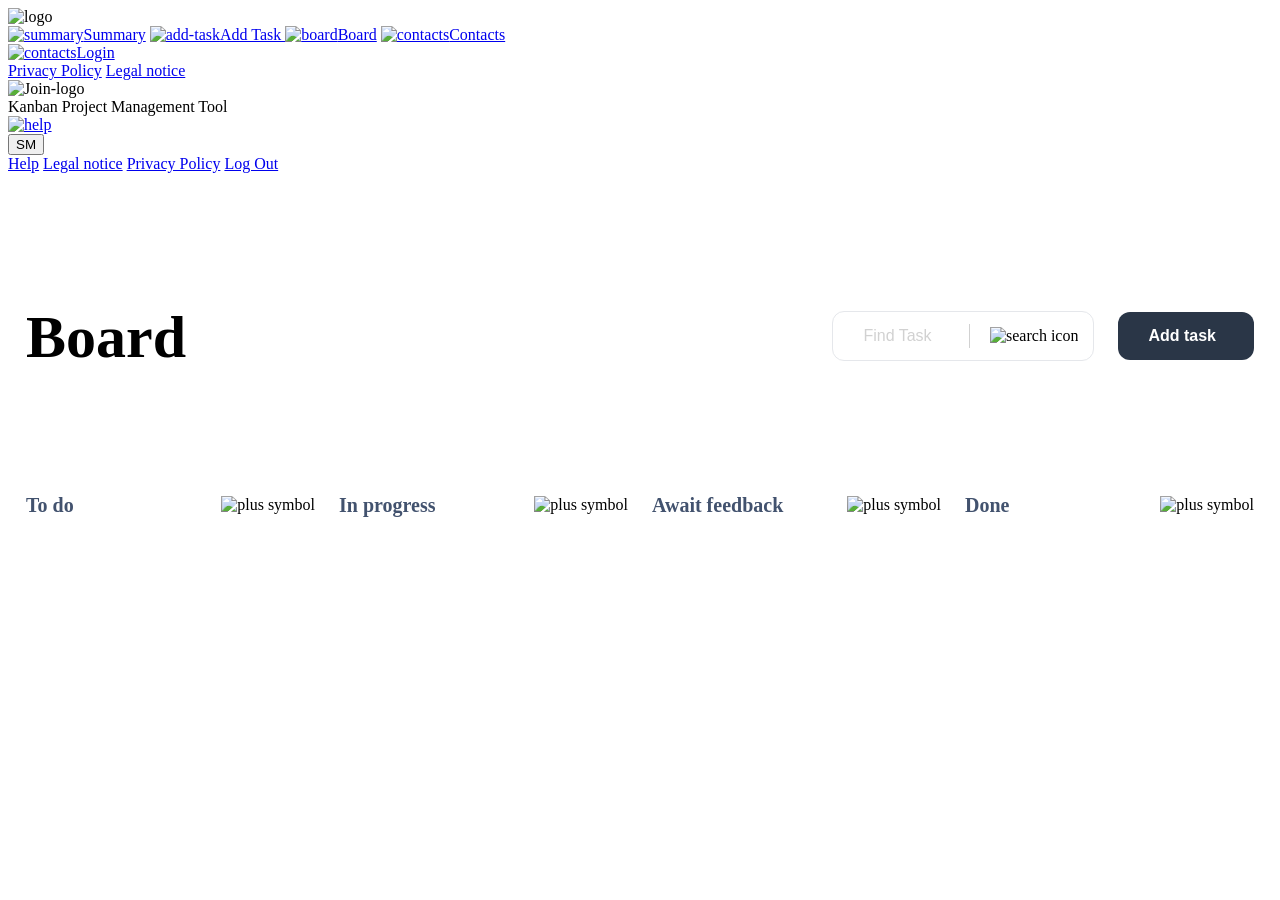
==== html/board.html @ 1b2417ec "id fix search" ====
<!DOCTYPE html>
<html lang="en">

<head>
  <meta charset="UTF-8" />
  <meta name="viewport" content="width=device-width, initial-scale=1.0" />
  <title>Join</title>

  <!-- adding Favicon-->
  <link rel="icon" type="image/x-icon" href="../assets/Favicon/favicon.ico" />
  <link rel="icon" type="image/png" sizes="32x32" href="../assets/Favicon/favicon-32x32.png" />
  <link rel="icon" type="image/png" sizes="16x16" href="../assets/Favicon/favicon-16x16.png" />
  <link rel="apple-touch-icon" sizes="180x180" href="../assets/Favicon/apple-touch-icon.png" />
  <link rel="manifest" href="../assets/Favicon/site.webmanifest" />

  <!-- adding Main CSS Style-Sheet -->
  <link rel="stylesheet" href="../css/standard.css" />
  <link rel="stylesheet" href="../css/sidebar_and_header_main.css" />
  <link rel="stylesheet" href="../css/board.css" />
  <link rel="stylesheet" href="../css/board-responsiv.css" />
  <link rel="stylesheet" href="../css/sidebar-responsiv.css" />
  <link rel="stylesheet" href="../css/add-task.css" />
  <link rel="stylesheet" href="../css/board-overlay.css">

</head>

<body onload="boardInit()">

  <div class="body-div">
    <div class="content-wrapper">
      <aside class="sidebar">
        <div class="frame1">
          <div class="logo">
            <img src="../assets/img/join-logo.svg" alt="logo" />
          </div>
          <div class="frame2">
            <div class="sideMenu">
              <a href="../html/summary.html"><img src="../assets/img/summary-icon.svg " alt="summary " />Summary</a>
              <a href="../html/add-task.html"><img src="../assets/img/addTask-icon.svg " alt="add-task " />Add Task
              </a>
              <a class="active" href="#"><img src="../assets/img/board-icon.svg " alt="board " />Board</a>
              <a href="../html/contacts.html"><img src="../assets/img/contacts-icon.svg" alt="contacts " />Contacts</a>
            </div>
            <div class="sideMenu hide">
              <a href="../html/contacts.html"><img src="../assets/img/contacts-icon.svg " alt="contacts " />Login</a>
            </div>
          </div>
        </div>
        <div class="frame3">
          <div class="footerMenu">
            <a href="../html/privacy-policy.html">Privacy Policy</a>
            <a href="../html/legal-notice.html">Legal notice</a>
          </div>
        </div>
      </aside>
      <div class="main-area">
        <header class="header">
          <div class="header_content">
            <div class="join-icon">
              <img src="../assets/img/Logo_for_Favicon_construction.png" alt="Join-logo" />
            </div>
            <div class="text">Kanban Project Management Tool</div>
            <div class="icons">
              <a href="../html/help.html" class="help">
                <img src="../assets/img/help.svg" alt="help" id="help" />
              </a>
              <div class="user-icon">
                <button class="menu-button" id="menu-button" onclick="toggleMenu()">SM</button>
              </div>
              <div class="dropDown-menu" id="dropDown-menu">
                <a href="../html/help.html" class="hide" id="switch_help">Help</a>
                <a href="../html/legal-notice.html">Legal notice</a>
                <a href="../html/privacy-policy.html">Privacy Policy</a>
                <a href="../html/index.html" onclick="logOut()">Log Out</a>
              </div>
            </div>
          </div>
        </header>
        <main>
          <section class="board-container">
            <div class="board-header">
              <h1 class="h1-content">Board</h1>
              <div class="header-actions">
                <div class="subtask-input-container disapear">
                  <div class="input-wrapper">
                    <input id="searchInput" oninput="searchBar()" type="text" placeholder="Find Task"
                      class="search-task">
                    <div class="img-container-search" id="showHidden" style="display: flex;">
                      <div class="padding">
                        <div class="seperator-small"></div>
                      </div>
                      <img src="../assets/img/search.svg" class="input-icon-search" alt="search icon">
                      </button>
                    </div>
                  </div>
                </div>


                <button class="button-task" onclick="openAddTaskOverlay()">Add task
                  <img src="../assets/img/search-add.svg" alt="" /> </button>
              </div>
            </div>
            <!-- should appears in screen size 1199 -->

            <div class="subtask-input-container show-hidden">
              <div class="input-wrapper">
                <input id="searchInputResponsive" oninput="searchBar()" type="text" placeholder="Find Task" class="search-task">
                <div class="img-container-search" id="showHidden" style="display: flex;">
                  <div class="padding">
                    <div class="seperator-small"></div>
                  </div>
                  <img src="../assets/img/search.svg" class="input-icon-search" alt="search icon">
                  </button>
                </div>
              </div>
            </div>
            <div class="board">
              <section class="in-progress" data-status="todu">
                <div class="header-category">
                  <h3>To do</h3><img src="../assets/img/add%20board.svg" onclick="openAddTaskOverlay()"
                    alt="plus symbol" class="plus">
                </div>
                <div id="toggleMessage" class="empty emptyDisplay">No tasks To do</div>
                <section id="toduContainer" class="cardsContainer"></section>
              </section>


              <section class="in-progress" data-status="inProgress">
                <div class="header-category">
                  <h3>In progress</h3><img src="../assets/img/add%20board.svg" onclick="openAddTaskOverlay()"
                    alt="plus symbol" class="plus">
                </div>
                <div id="toggleMessage" class="empty emptyDisplay">No tasks In progress</div>
                <section id="inProgressContainer" class="cardsContainer"></section>
              </section>

              <section class="in-progress" data-status="feedBack">
                <div class="header-category">
                  <h3>Await feedback</h3><img src="../assets/img/add%20board.svg" onclick="openAddTaskOverlay()"
                    alt="plus symbol" class="plus">
                </div>
                <div id="toggleMessage" class="empty emptyDisplay">No tasks Await feedback </div>
                <section id="feedBackContainer" class="cardsContainer"></section>
              </section>

              <section class="in-progress" data-status="done">
                <div class="header-category">
                  <h3>Done</h3><img src="../assets/img/add%20board.svg" onclick="openAddTaskOverlay()" alt="plus symbol"
                    class="plus">
                </div>
                <div id="toggleMessage" class="empty emptyDisplay">No tasks Done</div>
                <section id="doneContainer" class="cardsContainer"></section>
              </section>
            </div>
          </section>
          </section>
        </main>
      </div>
    </div>
  </div>

  <!-- Add Task Overlay -->
  <div id="addTaskOverlay" class="overlay-container" style="display: none;">
    <div class="overlay-content">
      <!-- Übernehmen und Stylen -->
      <div id="addTaskFormContainer" class="overlay-body-task">
        <!-- Formular wird hier dynamisch eingefügt -->
      </div>
    </div>
  </div>

  <div id="taskDetailsOverlay" class="overlay-container">
    <div id="contentRefTaskCard" class=""></div>
  </div>
  <div class="menuOverlay hidden"></div>
</body>
<!--<script src="../script/auth-script.js"></script>-->
<!-- <script src="../script/add-taskHTML.js"></script> -->

<script src="../script/board-tamplate.js"></script>
<script src="../script/board-overlay.js"></script>
<script src="../script/board.js"></script>
<script src="../script/add-task.js"></script>
<script src="../script/add-taskHTML.js"></script>

<script src="../script/sidebar_and_header_script.js"></script>


</html>
---- css/board.css ----
:root {
  --color-text-dark: #2a3647;
  --color-text-muted: #a8a8a8;
  --color-text-heading: #1e2430;
  --color-text-subtle: #42526e;

  --color-white: #fff;
  --color-border: #a8a8a8;
  --color-empty-bg: #e7e7e7;
  --color-empty-border: #ccc;

  --color-drop-bg: rgba(59, 130, 246, 0.1);
  --color-drop-outline: #3b83f69a;

  --color-seperator: rgba(209, 209, 209, 1);

  --color-progress: #4589ff;
  --color-hover: #29abe2;

  --color-overlay-close: #666;
  --color-overlay-close-hover: #333;

  --color-tag-technical: #1fd7c1;
  --color-tag-userstory: #0038ff;

  --radius-12: 12px;
  --radius-18: 18px;
  --radius-26: 26px;
  --radius-round: 50%;

  --space-8: 8px;
  --space-12: 12px;
  --space-18: 18px;
  --space-24: 24px;

  --w-column: 310px;
  --w-search: 280px;
  --size-avatar: 38px;
  --size-prio: 26px;
  --size-placeholder: 20px;

  --fs-btn: 16px;
  --fs-h4: 16px;
  --fs-card-title: 22px;
  --fw-bold: 700;

  --shadow-card: 0 14px 35px rgba(20, 30, 55, 0.08);
  --border-card: 1px solid rgba(230, 235, 245, 0.8);

  --fs-detail-label: 20px;
}

h1 {
  display: flex;
  justify-content: start;
  font-size: 3rem;
  font-weight: bold;
}

.span-overflow {
  overflow: hidden;
  display: -webkit-box;
  -webkit-box-orient: vertical;
  -webkit-line-clamp: 3;
}

.header-actions {
  display: flex;
  gap: 24px;
  align-items: center;
}

.subtask-input-container.show-hidden {
  display: none !important;
}

.board-header {
  display: flex;
  justify-content: space-between;
}

.search-task {
  padding: 15px 30px;
  border: 1px solid var(--color-border);
  border-radius: var(--radius-12);
}

.img-container-search {
  position: absolute;
  display: none;
  align-items: center;
  gap: var(--space-8);
  right: var(--space-8);
}

.padding {
  padding-right: var(--space-12);
}

.search-seperator-small {
  background-color: var(--color-seperator);
  width: 1px;
  height: 28px;
  display: flex;
}

.input-icon-search {
  padding-right: var(--space-8);
}

.btn-none {
  display: flex;
  all: unset;
  cursor: pointer;
  padding-right: var(--space-8);
}

.button-task {
  padding: 15px 30px;
  background: var(--color-text-dark);
  color: white;
  font-size: var(--fs-btn);
  border: none;
  border-radius: var(--radius-12);
  cursor: pointer;
  font-weight: bold;
  display: flex;
  align-content: center;
  gap: var(--space-8);
}

.button-task:hover {
  background-color: var(--color-hover);
}

.board-container {
  display: flex;
  flex-direction: column;
  justify-content: space-between;
  gap: 54px;
  padding: 80px 80px 50px 80px;
  width: 100%;
  max-width: 1920px;
}

.board {
  display: grid;
  grid-template-columns: repeat(auto-fit, minmax(240px, 1fr));
  gap: 24px;
}

.drop-target {
  background-color: var(--color-drop-bg);
  border-radius: 30px;
  outline: 2px dashed var(--color-drop-outline);
  outline-offset: -4px;
  z-index: 30;
}

.empty {
  text-align: center;
  color: #999;
  font-style: italic;
  padding: 1rem 0;
  background-color: var(--color-empty-bg);
  border: 2px dashed var(--color-empty-border);
  border-radius: var(--radius-12);
  width: 100%;
}

.emptyDisplay {
  display: none;
}

.header-category {
  width: 100%;
  display: flex;
  justify-content: space-between;
  align-items: center;
}

.header-category h3 {
  color: var(--color-text-subtle);
  font-size: 20px;
}

.in-progress {
  width: 100%;
  display: flex;
  flex-direction: column;
  justify-content: flex-start;
  gap: 24px;
}

.cardsContainer {
  display: flex;
  flex-direction: column;
  justify-content: flex-start;
  gap: 18px;
}

.cards {
  background: var(--color-white);
  border-radius: var(--radius-26);
  padding: 22px 22px var(--space-18);
  box-shadow: var(--shadow-card);
  border: var(--border-card);
  cursor: pointer;
}

.tag {
  align-items: center;
  padding: var(--space-8) var(--space-18);
  border-radius: var(--radius-12);
  color: var(--color-white);
  font-size: 16px;
  font-weight: 500;
  margin-bottom: var(--space-18);
}

p {
  width: fit-content;
}

h4 {
  margin-bottom: 6px;
  color: var(--color-text-dark);
  font-weight: var(--fw-bold);
  font-style: inherit;
  font-size: var(--fs-h4);
}

.cards h3 {
  margin: 16px 0 10px;
  font-size: var(--fs-card-title);
  line-height: 1.15;
  font-weight: var(--fw-bold);
  color: var(--color-text-heading);
}

.cards>span {
  display: block;
  margin: 0 0 var(--space-18);
  font-size: 16px;
  line-height: 1.35;
  color: var(--color-text-muted);
  font-weight: 400;
}

.cards .progress {
  display: flex;
  align-items: center;
  gap: 14px;
  margin: 6px 0 var(--space-18);
  font-size: 16px;
  font-weight: 500;
  color: #000000;
  font-weight: 400;
}

progress {
  appearance: none;
  -webkit-appearance: none;
  width: 40%;
  height: 12px;
  border-radius: 16px;
  border: none;
  background-color: #c9cbcf94;
  overflow: hidden;
}

progress::-webkit-progress-bar {
  background-color: #c9cbcf94;
  border-radius: 16px;
}

progress::-webkit-progress-value {
  background-color: var(--color-progress);
  border-radius: 16px;
}

progress::-moz-progress-bar {
  background-color: var(--color-progress);
  border-radius: 16px;
}

.progress-scale {
  margin-bottom: 12px;
  display: flex;
  flex-flow: row nowrap;
  align-items: center;
  gap: 8px;
}

.progress-scale-hidden {
  display: none;
  opacity: 0;
}

.cards .avatars {
  display: flex;
  align-items: center;
  position: relative;
  padding-right: 42px;
}

.cards .avatar {
  width: var(--size-avatar);
  height: var(--size-avatar);
  border-radius: var(--radius-round);
  display: grid;
  place-items: center;
  font-size: 14px;
  font-weight: var(--fw-bold);
  color: var(--color-white);
  border: 3px solid var(--color-white);
  margin-left: -12px;
}

.cards.dragging {
  opacity: 0.7;
  transform: rotate(3deg);
  transition: transform 0.2s;
}

.nav {
  display: flex;
  align-items: center;
  justify-content: space-between;
}

.placeholder {
  width: var(--size-placeholder);
  height: var(--size-placeholder);
}

.urgent {
  background-image: url("../assets/img/PrioUP-icon.svg");
  background-repeat: no-repeat;
}

.medium {
  background-image: url("../assets/img/PrioMedium-icon.svg");
  background-repeat: no-repeat;
}

.low {
  background-image: url("../assets/img/PrioDown-icon.svg");
  background-repeat: no-repeat;
}

.prio-wrapper {
  width: var(--size-prio);
  height: var(--size-prio);
  background-size: contain;
  background-position: center;
  display: inline-block;
  vertical-align: middle;
}

.technical-task {
  background-color: var(--color-tag-technical);
}

.user-story {
  background-color: var(--color-tag-userstory);
}

#addTaskOverlay,
taskDetailsOverlay {
  position: fixed;
  top: 0;
  left: 0;
  width: 100vw;
  height: 100vh;
  justify-content: center;
  align-items: center;
  z-index: 10;
}

.close-overlay {
  border: none;
  background: none;
  padding: 0;
  width: 42px;
  height: 42px;
  position: relative;
  cursor: pointer;
}

.close-overlay .icon {
  width: 32px;
  height: 32px;
  position: absolute;
  top: 0;
  left: 0;
}

.close-overlay .hover {
  opacity: 0;
}

.close-overlay:hover .normal {
  opacity: 0;
}

.close-overlay:hover .hover {
  opacity: 1;
}

.overlay-body-task {
  padding: 30px;
  background-color: var(--color-white);
}

.add-task-content {
  padding: 0;
}

.plus {
  cursor: pointer;
}

.detail-card {
  background-color: var(--color-white);
  width: 100%;
  max-width: 525px;
  min-width: 480px;
  padding: 48px 40px;
  border-radius: var(--radius-26);
  box-shadow: var(--shadow-card);
  position: relative;
  display: flex;
  flex-direction: column;
  max-height: 90vh;
  overflow-y: auto;
}

.detail-header {
  display: flex;
  justify-content: space-between;
  margin-bottom: var(--space-24);
}

.close-overlay-btn {
  font-size: 32px;
  background: none;
  border: none;
  cursor: pointer;
  color: var(--color-text-dark);
}

.detail-title {
  font-size: 32px;
  /* font-size: 48px; */
  font-weight: var(--fw-bold);
  color: var(--color-text-heading);
  margin-bottom: var(--space-24);
  line-height: 1.2;
}

.detail-description {
  font-size: var(--fs-detail-label);
  color: #000;
  margin-bottom: var(--space-24);
  max-width: 355px;
  white-space: wrap;
  overflow: hidden;
  text-overflow: ellipsis;
}

.detail-info-row {
  display: flex;
  align-items: center;
  gap: 16px;
  margin-bottom: var(--space-24);
  font-size: var(--fs-detail-label);
}

.detail-label {
  color: var(--color-text-subtle);
  min-width: 120px;
  display: inline-block;
}

.detail-value-prio {
  display: flex;
  align-items: center;
  gap: 10px;
}

.detail-section {
  margin-top: var(--space-24);
  display: flex;
  flex-direction: column;
  gap: var(--space-8);
}

.assignee-list,
.subtask-list {
  display: flex;
  flex-direction: column;
  /* gap: var(--space-12); */
  margin-top: var(--space-8);
  overflow: auto;
  max-height: 100px;
}

.checkbox-box {
  display: inline-block;
  width: 24px;
  height: 24px;
  background-image: url("../assets/img/checkbox.svg");
  background-repeat: no-repeat;
  background-position: center;
  background-size: 24px 24px;
  cursor: pointer;
}

.checkbox-input:checked+.checkbox-box {
  background-image: url("../assets/img/checkboxChecked.svg");
  background-size: 24px 24px;
}

.assignee-item {
  display: flex;
  flex-direction: column;
  /* gap: 8px; */
  padding: 7px 3px;
  font-size: 19px;
}

.contact-section {
  display: flex;
  align-items: center;
  gap: 9px;
}

.assignee-item .avatar {
  margin-left: 0;
}

.detail-footer {
  display: flex;
  justify-content: flex-end;
  align-items: center;
  gap: var(--space-8);
  margin-top: auto;
  padding-top: var(--space-24);
}

.action-btn {
  background: none;
  border: none;
  display: flex;
  align-items: center;
  gap: var(--space-8);
  cursor: pointer;
  font-size: 16px;
  color: var(--color-text-dark);
}

.footer-separator {
  width: 1px;
  height: 24px;
  background-color: var(--color-seperator);
}

.footer-add-task.edit {
  margin-top: auto;
  padding-top: 76px;
  display: flex;
  justify-content: space-between;
}

.subtask-item {
  display: flex;
  align-items: center;
  gap: 12px;
  padding: 7px 3px;
  font-size: 16px;
}

.checkbox-input-subtask {
  appearance: none;
  -webkit-appearance: none;
  width: 24px;
  height: 24px;
  cursor: pointer;
  background-image: url("../assets/img/checkbox.svg");
  background-repeat: no-repeat;
  background-position: center;
  background-size: 24px 24px;
  border: none !important;
}

.checkbox-input-subtask:checked {
  background-image: url("../assets/img/checkboxChecked.svg");
}

.subtask-item label {
  cursor: pointer;
}

.overlay-container {
  display: none;
  position: fixed;
  top: 0;
  left: 0;
  width: 100vw;
  height: 100vh;
  justify-content: center;
  align-items: center;
  z-index: 10;
  background-color: rgba(0, 0, 0, 0.2) !important;
}

.edit-header {
  display: flex;
  justify-content: space-between;
}

.edit-mode-container {
  background: #00000054;
}

.wrapper-popup {
  background-color: var(--color-white);
  padding-left: 20px;
  padding-right: 20px;
  overflow: auto;
  margin-left: 8px;
  margin-right: 8px;  
}

.overlay-container .add-task-content {
  display: flex;
  padding-left: 20px;
  padding-right: 20px;
  align-items: flex-start !important;
}

.btn-ok {
  border-radius: var(--radius-10);
  border: 1px solid var(--color-border);
  align-items: center;
  background: var(--color-white);
  padding: 15px 26px;
  font-size: 20px;
  font-weight: 400;
  cursor: pointer;
  background-color: var(--color-text);
  color: var(--color-white);
  font-weight: 700;
  font-size: 1.313rem;
  display: flex;
  align-items: center;
  gap: 8px;
}

.btn-ok:hover {
  color: var(--color-white);
  background-color: var(--color-focus-strong);
  font-weight: 700;
  font-size: 1.313rem;
}
---- css/board-responsiv.css ----
/* Responsive */
@media (max-width: 1424px) {
  .board-container {
    padding-left: 18px;
    padding-top: 80px;
    padding-right: 18px;
  }

  .board {
    display: grid;
    grid-template-columns: repeat(4, 1fr);
    gap: 24px;
  }

  .cardsContainer {
    display: flex;
    flex-direction: column;
    justify-content: flex-start;
    gap: 18px;
    width: clamp(180px, 16vw, 320px);
  }

  .header-category {
    width: 100%;
    display: flex;
    justify-content: space-between;
    align-items: center;
    /* width: clamp(180px, 16vw, 320px); */
  }

  .in-progress {
    /* width: clamp(180px, 16vw, 320px); */
  }
}

@media (max-width: 1065px) {
  .board {
    grid-template-columns: repeat(1, 1fr);
    grid-template-rows: repeat(4, 1fr);
  }

  .board-header h1 {
    margin-bottom: 0;
  }

  .button-task {
    content: url("../assets/img/plus add task mobile.svg");
    padding: 4px;
  }

  .in-progress {
    width: 100%;

    display: flex;
    flex-direction: column;
    gap: 24px;
    overflow-x: auto;
    scroll-behavior: smooth;
  }

  .in-progress .header-category h3 {
    font-size: 26px;
    font-weight: 700;
  }

  .in-progress .header-category img {
    width: 30px;
    height: 30px;
  }

  .cardsContainer {
    display: flex;
    flex-direction: row;
    justify-content: flex-start;
    gap: 18px;
    overflow-x: auto;
    /* cursor: grabbing; */

    width: 100%;
  }

  .cards {
    min-width: 250px;
    min-height: 310px;
    max-width: 250px;
    max-height: 310px;
  }

  .span-overflow {
    overflow: hidden;
    display: -webkit-box;
    text-overflow: ellipsis;
    -webkit-box-orient: vertical;
    -webkit-line-clamp: 3;
  }
}

@media (max-width: 991px) {
  .subtask-input-container.disapear {
    display: none !important;
  }

  .subtask-input-container.show-hidden {
    display: block !important;
  }
}

@media (max-width: 768px) {
  .board-container {
    padding: 50px 20px;
  }

  .board {
    /* grid-template-columns: repeat(1, 1fr); */
    grid-template-rows: repeat(4, 1fr);
  }

  .cards {
    width: 240px;
  }
}

@media (max-width: 550px) {
  .h1-content {
    margin-top: 20px;
  }

  .card {
    min-width: 340px;
    max-width: 400px;
  }

  .add-task-content {
    padding: 0px;
  }

  .seperator {
    width: 380px;
  }
}

@media (max-width: 460px) {
  .board-header h1 {
    font-size: 48px;
  }

  .detail-card {
    max-width: 400px;
    min-width: 350px;
    overflow-y: auto;
    max-height: 80vh;
    padding: 24px;
  }

  .wrapper-popup {
    padding-left: 0px;
    padding-right: 0px;
  }

  .card {
    min-width: 0px;
    max-width: 0px;
  }

  .button-task {
    width: 40px;
    height: 40px;
  }

  .overlay-container .card {
    max-width: 0px;
  }
}

@media (max-width: 400px) {
  .board-header h1 {
    font-size: 40px;
  }

  .detail-card {
    max-width: 320px;
    min-width: 280px;
  }
}
---- css/add-task.css ----
:root {
  --color-text: #2a3647;
  --color-black: #000000;
  --color-white: #ffffff;

  --color-border: #e5e7eb;
  --color-border-required: #d1d1d1;
  --color-focus: #94d5f0;
  --color-focus-strong: #29abe2;
  --color-error: #e60026;

  --color-required: #ff8190;

  --color-urgent: #ff3d00;
  --color-medium: #ffa800;
  --color-low: #7ae229;

  --color-hover-row: #eeeeee;

  --radius-8: 8px;
  --radius-10: 10px;
  --radius-12: 12px;

  --shadow-hover: 0px 4px 4px 0px rgba(0, 0, 0, 0.2);

  --font-family: Inter, sans-serif;
  --font-size-base: 1rem;
}

.wrapper {
  display: flex;
  flex-direction: column;
  align-items: flex-start;
  justify-content: flex-start;
}

.add-task-content {
  display: flex;
  flex-direction: column;
  justify-content: flex-start;
  align-items: flex-start;
  padding: 80px 50px 50px 80px;
}

main {
  display: flex;
  flex: 1;
  width: 100%;
  padding: 0px;
}

.card {
  flex: 1;
  min-width: 440px;
  max-width: 520px;
}

.main-content {
  display: flex;
  flex-direction: row;
  /* gap: clamp(8px, 6vw, 120px); */
  color: var(--color-text);
  font-family: var(--font-family);
  font-weight: 400;
  font-size: 1.25rem;


}

h1 {
  font-size: 60px;
  color: rgba(0, 0, 0, 1);
  font-weight: 700;
}

.h1-content {
  display: flex;
  justify-content: start;
  margin-bottom: 48px;
}

.div-field {
  display: flex;
  flex-direction: column;
}

.field {
  display: flex;
  flex-direction: column;
  margin-bottom: 32px;
}

label,
p {
  font-size: var(--font-size-base);
  font-weight: 400;
  color: #2a3647;
  margin-bottom: 4px;
  margin-top: 4px;
}

.required {
  color: rgba(255, 129, 144, 1);
  margin-left: 2px;
}

.custom-select-select {
  appearance: none;
}

input,
select,
textarea {
  width: 100%;
  border-radius: var(--radius-12);
  border: 1px solid var(--color-border);
  background: var(--color-white);
  padding: 14px 16px;
  font-size: var(--font-size-base);
  outline: none;
}

input[type="radio"] {
  appearance: none;
  -webkit-appearance: none;
  -moz-appearance: none;
  display: none;
  width: 0px;
  height: 0px;
  padding: 0;
  border-radius: 0%;
  border: 0px;
}

.input-styling {
  width: 100%;
  border-radius: var(--radius-12);
  border: 1px solid var(--color-border);
  background: var(--color-white);
  padding: 14px 16px;
  font-size: var(--font-size-base);
  outline: none;
  cursor: pointer;
  flex-grow: 1;
}

.contact-row {
  padding: 10px 16px;
  font-family: var(--font-family);
  font-weight: 400;
  font-size: 20px;
  color: var(--color-black);
  cursor: pointer;
}

.selectContact {
  display: flex;
  padding: 10px 16px;
}

.gab {
  width: 48px;
  padding-right: 8px;
}

.contact-row:hover {
  background-color: var(--color-hover-row);
  border-radius: var(--radius-12);
}

.contact-left {
  display: flex;
  align-items: center;
}

.contact-name {
  font-size: 20px;
  color: var(--color-black);
  font-weight: 400;
  padding-left: 12px;
}

.initials-circle {
  width: 42px;
  height: 42px;
  display: flex;
  align-items: center;
  justify-content: center;
  background-color: rgba(255, 122, 0, 1);
  border: 2px solid rgba(255, 255, 255, 1);
  border-radius: 50%;
  color: rgba(255, 255, 255, 1);
  font-size: 16px;
  font-weight: 400;
}

.counter {
  color: var(--color-text);
  font-weight: 600;
  border-color: var(--color-text);
  background-color: #fff;
}

.dropdown {
  display: block;
  max-height: 0;
  overflow: hidden;
  opacity: 0;
  transform: translateY(-8px);
  transition:
    max-height 0.3s ease,
    opacity 0.3s ease,
    transform 0.1s ease;
}

.dropdown.hidden {
  display: none;
}

.d-none {
  display: none;
}

.d-flex {
  display: flex;
  flex-direction: column;
}

.dropdown.open {
  max-height: 260px;
  opacity: 1;
  transform: translateY(0);
  overflow-y: auto;
  background-color: #ffff;
  transform: translate(0px, -5px);
  border-radius: var(--radius-12);
  margin-top: 10px;
}

.category-main {
  display: flex;
  flex-direction: column;
  gap: 4px;
  cursor: pointer;
}

.checkbox-input {
  position: absolute;
  opacity: 0;
  width: 0;
  height: 0;
}

.checkbox {
  margin-bottom: 0;
  display: flex;
  align-items: center;
  justify-content: space-between;
  cursor: pointer;
}

.checkbox-box {
  display: inline-block;
  width: 44px;
  height: 24px;
  background-image: url("../assets/img/checkbox.svg");
  background-repeat: no-repeat;
  background-position: center;
  background-size: 24px 24px;
  cursor: pointer;
}

.checkbox-input:checked+.checkbox-box {
  background-image: url("../assets/img/checkboxChecked.svg");
  background-size: 24px 24px;
}

textarea {
  min-height: 120px;
  resize: vertical;
  font-family: var(--font-family);
}

input::placeholder,
textarea::placeholder {
  color: #d1d1d1;
  font-family: var(--font-family);
}

input:focus,
textarea:focus {
  border-color: var(--color-focus);
}

.input-icon-arrow-down {
  background-image: url("../assets/img/arrow_drop_down-icon.svg");
  background-repeat: no-repeat;
  background-position: bottom 50% right 20px;
  background-size: 10px 10px;
  display: flex;
}

.input-icon-arrow-up {
  background-image: url("../assets/img/arrowUup.svg");
  background-repeat: no-repeat;
  background-position: center;
  background-size: 10px 10px;
  display: none;
  padding: 10px 10px;
  position: absolute;
  right: 17px;
  border: none;
  cursor: pointer;
  background-color: var(--color-white);
}

.input-icon-calender {
  background-image: url("../assets/img/calendar-icon.svg");
  background-repeat: no-repeat;
  background-position: bottom 50% right 20px;
  background-size: 18px 20px;
  color: var(--color-text);
  cursor: pointer;
}

.input-icon-calender::-webkit-calendar-picker-indicator {
  opacity: 0;
  appearance: none;
}

.img-container {
  position: absolute;
  display: none;
  align-items: center;
  gap: 8px;
  right: 8px;
}

.input-wrapper {
  position: relative;
  display: flex;
  align-items: center;
  width: 100%;
}

.display-flex {
  display: flex;
  width: 80%;
  padding-left: 20px;
}

.Subtask-List {
  display: flex;
  flex-direction: column;
  justify-content: space-around;
  max-height: 180px;
  opacity: 1;
  transform: translateY(0);
  overflow-y: auto;
  transform: translate(0px, -5px);
  border-radius: var(--radius-12);
  margin-top: 10px;
}

.sub-container {
  display: flex;
  justify-content: flex-start;
  flex-direction: row;
  align-items: center;
  gap: 16px;
  right: 8px;
  padding-bottom: 8px;
  margin-top: 6px;
}

.input-icon-cancel,
.input-icon-accept {
  width: 24px;
  height: 24px;
  cursor: pointer;
  display: flex;
}

.seperator-small {
  background-color: rgba(209, 209, 209, 1);
  width: 1px;
  height: 24px;
  display: flex;
}

.center-seperator {
  display: flex;
  justify-content: center;
  align-items: baseline;
  margin: 0 max(0px, 4vw - 20px);
}

.seperator {
  background-color: rgba(209, 209, 209, 1);
  width: 1px;
  height: 425px;
}

.button-priority {
  display: flex;
  flex-grow: 1;
  justify-content: space-between;
  gap: 8px;
}

.btn-priority {
  border-radius: var(--radius-10);
  border: 1px solid var(--color-border);
  align-items: center;
  background: var(--color-white);
  padding: 15px 18px;
  font-size: 20px;
  font-weight: 400;
  cursor: pointer;
}

#prio-urgent+label svg path {
  fill: var(--color-urgent);
}

#prio-urgent:checked+label {
  background-color: var(--color-urgent);
  border-color: var(--color-urgent);
  color: var(--color-white);
  font-weight: 700;
  font-size: 21px;
}

#prio-urgent:checked+label svg path {
  fill: var(--color-white);
}

#prio-medium+label svg path {
  fill: var(--color-medium);
}

#prio-medium:checked+label {
  background-color: var(--color-medium);
  border-color: var(--color-medium);
  color: var(--color-white);
  font-weight: 700;
  font-size: 21px;
}

#prio-medium:checked+label svg path {
  fill: var(--color-white);
}

#prio-low+label svg path {
  fill: var(--color-low);
}

#prio-low:checked+label {
  background-color: var(--color-low);
  border-color: var(--color-low);
  color: var(--color-white);
  font-weight: 700;
  font-size: 21px;
}

#prio-low:checked+label svg path {
  fill: var(--color-white);
}

.input-Required {
  border: 1px solid var(--color-border-required);
  border-radius: var(--radius-8);
  outline: none;
  cursor: pointer;
}

.input-text {
  cursor: text;
}

.input-focus {
  border-color: var(--color-focus-strong) !important;
}

.input-error {
  border-color: var(--color-error) !important;
}

.btn-priority:hover {
  box-shadow: var(--shadow-hover);
  cursor: pointer;
}

.btn-priority-flex {
  display: flex;
  align-items: center;
  gap: 8px;
}

.hover-show {
  display: none;
  gap: 8px;
}

.sub-container:hover .hover-show {
  display: flex;
}

.btn-clear {
  border-color: var(--color-text);
  stroke: var(--color-text);
}

.btn-clear:hover {
  border-color: var(--color-focus-strong);
  color: var(--color-focus-strong);
  stroke: var(--color-focus-strong);
}

.btn-createTask {
  border-radius: var(--radius-10);
  border: 1px solid var(--color-border);
  align-items: center;
  background: var(--color-white);
  padding: 15px 26px;
  font-size: 20px;
  font-weight: 400;
  cursor: pointer;
  background-color: var(--color-text);
  color: var(--color-white);
  font-weight: 700;
  font-size: 1.313rem;
}

.btn-State {
  background-color: #53555780;
  cursor: not-allowed;
}

.btn-createTask:hover {
  color: var(--color-white);
  background-color: var(--color-focus-strong);
  font-weight: 700;
  font-size: 1.313rem;
}

.btn-createTask.btn-State:hover {
  background-color: #53555780;
  color: var(--color-white);
  cursor: not-allowed;
}

.footer-add-task {
  display: flex;
  justify-content: space-between;
  align-items: end;
  width: 100%;
}

.footer-flex {
  display: flex;
  gap: 12px;
}

.contactSearch {
  width: 100%;
  border-radius: var(--radius-12);
  border: 1px solid var(--color-border);
  background: var(--color-white);
  padding: 14px 16px;
  font-size: var(--font-size-base);
  outline: none;
}

.popup-added {
  display: none;
  justify-content: space-between;
  width: 320px;
  max-width: 440px;
  opacity: 0;
  transform: translateY(80px);
  pointer-events: none;
}

.popup-added.show {
  display: flex;
  animation: popup-in 2000ms ease forwards;
}

.popup-added.hide {
  display: flex;
  animation: pop-out 300ms ease forwards;
}

.invalid-feedback {
  visibility: hidden;
  margin-top: 8px;
  width: 100%;
  font-size: 80%;
  color: #ff4136;
}

@keyframes popup-in {
  from {
    opacity: 0;
    transform: translateY(360px);
  }

  to {
    opacity: 1;
    transform: translateY(0);
  }
}

@keyframes popup-out {
  from {
    opacity: 1;
    transform: translateY(0);
  }

  to {
    opacity: 0;
    transform: translateY(-40px);
  }
}

.center {
  display: flex;
  justify-content: center;
  align-items: center;
  position: fixed;
  top: 50%;
  left: 230px;
  right: 0;
  z-index: 10;
  pointer-events: none;
}

@media (max-width: 1420px) {}
  .overlay-container .add-task-content {
    padding: 35px;
  }

@media (max-width: 1340px) {
  .main-content {
    flex-direction: column;
    justify-content: center;
    
    margin-bottom: 150px;
  }

  .seperator {
    width: 640px;
    height: 1px;
  }

  .center-seperator {
    margin-bottom: 30px;
  }

  .card {
    min-width: 65vw
  }

  .field {
    margin-bottom: 20px;
  }

  .footer-add-task {
    margin-top: 0px;
  }
}

@media (max-width: 1000px) {
  .center {
    left: 0px;
  }

  .seperator {
    width: 480px;
  }
}

@media (max-width:992px) {
  .add-task-content {
    display: flex;
    justify-content: center;
    align-items: center;
    padding: 80px 50px 50px 80px;
  }
}

@media (max-width: 700px) {
  .add-task-content {
    padding: 20px;
  }

  .required {
    display: none;
  }

  .footer-flex {
    flex-direction: row;
    justify-content: flex-end;
    align-items: flex-end;
    gap: 6px;
  }

  .footer-add-task {
    display: flex;
    justify-content: flex-end;
  }
}

@media (max-width: 620px) {
  .required {
    display: none;
  }
}

@media (max-width: 550px) {
  .h1-content {
    margin-top: 20px;
  }

  .card {
    min-width: 340px;
    max-width: 400px;
  }

  .add-task-content {
    padding: 0px;
  }

  .seperator {
    width: 380px;
  }
}

@media (max-width: 495px) {
  .card {
    min-width: 220px;
    max-width: 390px;
  }

  .btn-priority-flex {
    justify-content: center;
  }

  .button-priority {
    display: flex;
    flex-direction: column;
  }

  .h1-content {
    margin-bottom: 24px;
  }

  .seperator {
    width: 360px;
  }

  .footer-add-task {
    margin-bottom: 18px;
    display: flex;
    justify-content: center;
  }

}

@media (max-width: 430px) {
  .btn-footer-small {
    padding: 11px 18px;
  }

  .seperator {
    width: 260px;
  }
}
---- css/board-overlay.css ----
.overlay-container .add-task-content {
  display: flex;
  padding: 40px;
}

.overlay-container .h1-content {
  display: flex;
  justify-content: space-between;
  min-width: 300px;
}

.overlay-body .main-content {
  gap: 60px;
}

.overlay-body-task {
  padding: 10px 40px 10px 40px;
  overflow: auto;
}

.overlay-container .card {
  max-width: 600px;
}

.overlay-container input,
.overlay-container select,
.overlay-container textarea {
  border: 1px solid #d1d5db;
}

.overlay-container .button-task {
  padding: 12px 24px;
  font-size: 1rem;
}

.overlay-container .overlay-header {
  display: flex;
  flex-direction: row-reverse;
  border-bottom: 0px solid #e0e0e0;
}

.overlay-container .overlay-content {
  display: flex;
  flex-direction: column;
  background-color: var(--color-white);
  height: auto;
  min-height: 400px;
  max-height: 80vh;
  overflow-y: auto;
  position: relative;
  z-index: 10;
  border-radius: var(--radius-18);

  box-shadow: 0 4px 20px rgba(0, 0, 0, 0.3);
  animation: slideIn 0.3s ease-out;
}

.overlay-container .footer-add-task .btn-priority-flex {
  display: flex;
}

.main-content {
  gap: clamp(8px, 2vw, 120px);
}

.Subtask-List {
  max-height: 160px;
  overflow: auto;
}

@media (max-width: 1420px) {
  .overlay-body-task {
    padding: 0px;
  }

  .overlay-container .add-task-content {
    padding: 20px 0px;
  }

  .footer-add-task {
    margin-top: 0px;
  }
}

@media (max-width: 1400px) {
  .edit {
    margin-top: 0px !important;
    flex-direction: unset !important;
    margin-top: 42px !important;
    font-size: 48px;
    margin-bottom: 32px !important;
  }
}

@media (max-width: 1340px) {
  .main-content {
    flex-direction: column;
    justify-content: center;

    margin-bottom: 150px;
  }

  .seperator {
    width: 640px;
    height: 1px;
  }

  .center-seperator {
    margin-bottom: 30px;
  }

  .card {
    min-width: 65vw;
  }

  .field {
    margin-bottom: 20px;
  }

  .footer-add-task {
    margin-top: 0px;
  }
}

@media (max-width: 1000px) {
  .center {
    left: 0px;
  }

  .seperator {
    width: 480px;
  }
}

@media (max-width: 992px) {
  .add-task-content {
    display: flex;
    justify-content: center;
    align-items: center;
    padding: 80px 50px 50px 80px;
  }
}

@media (max-width: 700px) {
  .add-task-content {
    padding: 20px;
  }

  .required {
    display: none;
  }

  .footer-flex {
    flex-direction: row;
    justify-content: flex-end;
    align-items: flex-end;
    gap: 6px;
  }

  .footer-add-task {
    display: flex;
    justify-content: flex-end !important;
  }
}

@media (max-width: 620px) {
  .required {
    display: none;
  }
}

@media (max-width: 550px) {
  .h1-content {
    margin-top: 20px;
  }

  .card {
    min-width: 340px;
    max-width: 400px;
  }

  .add-task-content {
    padding: 0px;
  }

  .seperator {
    width: 380px;
  }
}

@media (max-width: 495px) {
  .card {
    min-width: 220px;
    max-width: 390px;
  }

  .btn-priority-flex {
    justify-content: center;
  }

  .button-priority {
    display: flex;
    flex-direction: column;
  }

  .h1-content {
    margin-bottom: 24px;
  }

  .seperator {
    width: 360px;
  }

  .footer-add-task {
    margin-bottom: 18px;
    display: flex;
    justify-content: center;
  }
}

@media (max-width: 430px) {
  .btn-footer-small {
    padding: 11px 18px;
  }

  .seperator {
    width: 260px;
  }
  .wrapper-popup {
    max-width: 280px;
    overflow-x: hidden;
  }

  .wrapper-popup .close-overlay .icon {
    width: 32px;
    height: 32px;
    position: absolute;
    top: 0;
    left: -70px;
  }
  .btn-footer-small {
    padding: 11px 10px;
  }
}
@media (max-width: 350px) {
  .wrapper-popup {
    padding-left: 8px;
    padding-right: 8px;
  }
}
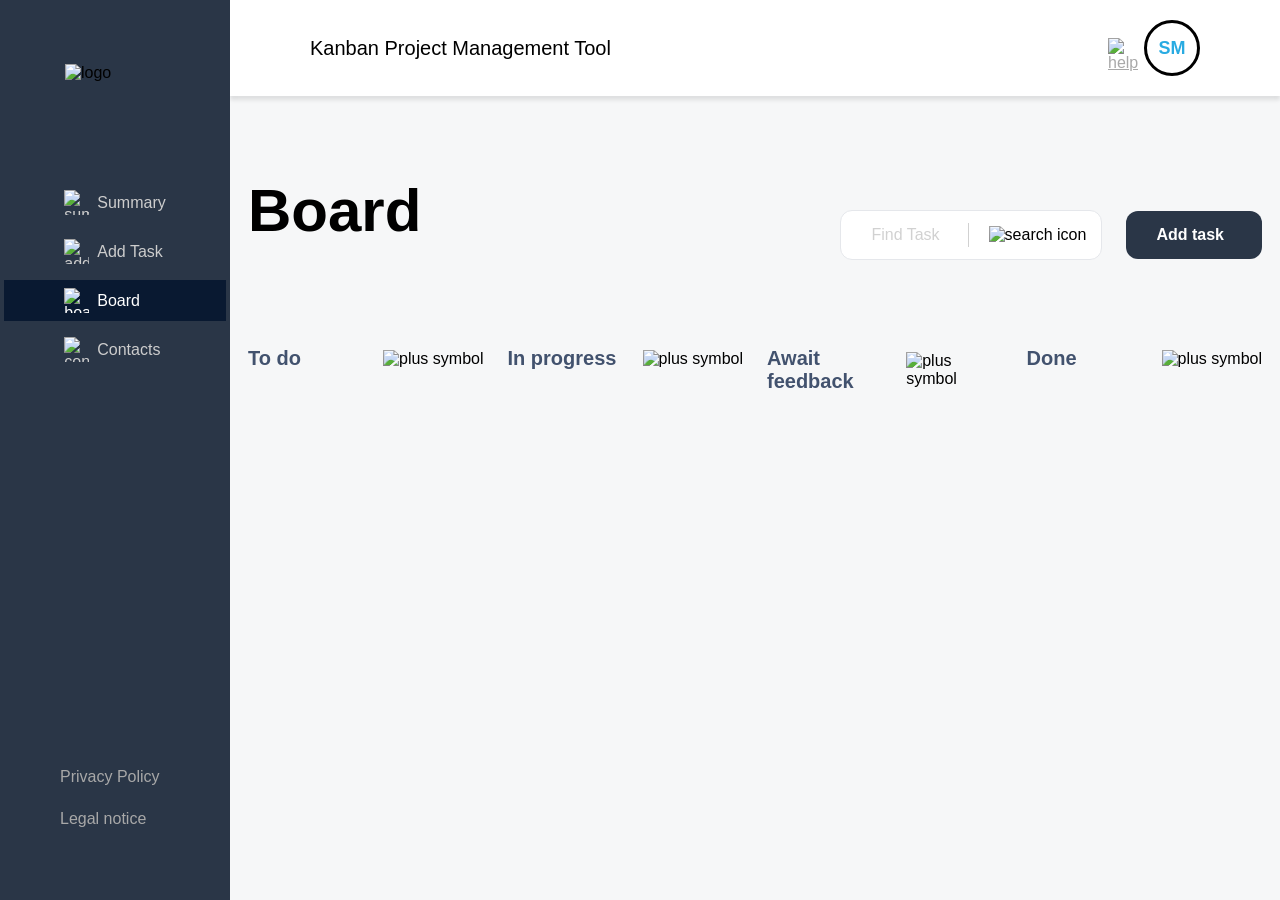
==== commit 9b8d84df: "css and html padding" ====
--- a/html/board.html
+++ b/html/board.html
@@ -6,14 +6,12 @@
   <meta name="viewport" content="width=device-width, initial-scale=1.0" />
   <title>Join</title>
 
-  <!-- adding Favicon-->
   <link rel="icon" type="image/x-icon" href="../assets/Favicon/favicon.ico" />
   <link rel="icon" type="image/png" sizes="32x32" href="../assets/Favicon/favicon-32x32.png" />
   <link rel="icon" type="image/png" sizes="16x16" href="../assets/Favicon/favicon-16x16.png" />
   <link rel="apple-touch-icon" sizes="180x180" href="../assets/Favicon/apple-touch-icon.png" />
   <link rel="manifest" href="../assets/Favicon/site.webmanifest" />
 
-  <!-- adding Main CSS Style-Sheet -->
   <link rel="stylesheet" href="../css/standard.css" />
   <link rel="stylesheet" href="../css/sidebar_and_header_main.css" />
   <link rel="stylesheet" href="../css/board.css" />
@@ -24,8 +22,7 @@
 
 </head>
 
-<body onload="boardInit()">
-
+<body onload="InitBoard()">
   <div class="body-div">
     <div class="content-wrapper">
       <aside class="sidebar">
@@ -94,17 +91,15 @@
                     </div>
                   </div>
                 </div>
-
-
                 <button class="button-task" onclick="openAddTaskOverlay()">Add task
                   <img src="../assets/img/search-add.svg" alt="" /> </button>
               </div>
             </div>
-            <!-- should appears in screen size 1199 -->
 
             <div class="subtask-input-container show-hidden">
               <div class="input-wrapper">
-                <input id="searchInputResponsive" oninput="searchBar()" type="text" placeholder="Find Task" class="search-task">
+                <input id="searchInputResponsive" oninput="searchBar()" type="text" placeholder="Find Task"
+                  class="search-task">
                 <div class="img-container-search" id="showHidden" style="display: flex;">
                   <div class="padding">
                     <div class="seperator-small"></div>
@@ -123,7 +118,6 @@
                 <div id="toggleMessage" class="empty emptyDisplay">No tasks To do</div>
                 <section id="toduContainer" class="cardsContainer"></section>
               </section>
-
 
               <section class="in-progress" data-status="inProgress">
                 <div class="header-category">
@@ -158,32 +152,38 @@
       </div>
     </div>
   </div>
-
-  <!-- Add Task Overlay -->
   <div id="addTaskOverlay" class="overlay-container" style="display: none;">
     <div class="overlay-content">
-      <!-- Übernehmen und Stylen -->
       <div id="addTaskFormContainer" class="overlay-body-task">
-        <!-- Formular wird hier dynamisch eingefügt -->
       </div>
     </div>
   </div>
-
   <div id="taskDetailsOverlay" class="overlay-container">
     <div id="contentRefTaskCard" class=""></div>
   </div>
   <div class="menuOverlay hidden"></div>
 </body>
-<!--<script src="../script/auth-script.js"></script>-->
-<!-- <script src="../script/add-taskHTML.js"></script> -->
-
-<script src="../script/board-tamplate.js"></script>
-<script src="../script/board-overlay.js"></script>
-<script src="../script/board.js"></script>
-<script src="../script/add-task.js"></script>
-<script src="../script/add-taskHTML.js"></script>
 
 <script src="../script/sidebar_and_header_script.js"></script>
 
+<script src="../script/add-task-api.js" defer></script>
+<script src="../script/add-task-render-html.js"></script>
+<script src="../script/add-task-ui-helpers.js" defer></script>
+<script src="../script/add-task-validation.js" defer></script>
+<script src="../script/add-task-event-handler.js" defer></script>
+<script src="../script/add-task-main.js" defer></script>
+
+<script src="../script/board-state.js" defer></script>
+<script src="../script/board-api.js" defer></script>
+<script src="../script/board-templates.js" defer></script>
+<script src="../script/board-render-html.js" defer></script>
+<script src="../script/board-ui-helpers.js" defer></script>
+<script src="../script/board-validation.js" defer></script>
+<script src="../script/board-overlay.js" defer></script>
+<script src="../script/board-event-handler.js" defer></script>
+<script src="../script/board-task-actions.js" defer></script>
+<script src="../script/board-main.js" defer></script>
+
+
 
 </html>
--- a/css/standard.css
+++ b/css/standard.css
@@ -0,0 +1,36 @@
+*,
+*::before,
+*::after {
+  padding: 0;
+  margin: 0;
+  box-sizing: border-box;
+}
+
+@font-face {
+  font-family: "Inter";
+  font-weight: 400;
+  font-style: normal;
+  font-display: swap;
+  src: url(../assets/fonts/Inter/static/Inter_18pt-Regular.ttf) format("truetype");
+}
+
+@font-face {
+  font-family: "Inter";
+  font-weight: 500;
+  font-style: normal;
+  font-display: swap;
+  src: url(../assets/fonts/Inter/static/Inter_18pt-Medium.ttf) format("truetype");
+}
+
+@font-face {
+  font-family: "Inter";
+  font-weight: 700;
+  font-style: normal;
+  font-display: swap;
+  src: url(../assets/fonts/Inter/static/Inter_18pt-Bold.ttf) format("truetype");
+}
+
+body {
+  font-family: "Inter", sans-serif;
+  background-color: #f6f7f8;
+}
--- a/css/sidebar_and_header_main.css
+++ b/css/sidebar_and_header_main.css
@@ -0,0 +1,319 @@
+body {
+  display: flex;
+  flex-direction: column;
+  min-height: 100vh;
+  align-items: center;
+}
+
+.disabled-link {
+  pointer-events: none;
+  opacity: 0.5;
+  cursor: default;
+  text-decoration: none;
+  color: gray;
+}
+
+.body-div {
+  display: flex;
+  flex-direction: column;
+  width: 100%;
+  justify-content: center;
+  min-height: 100vh;
+  background-color: #f6f7f8;
+}
+
+.main-area {
+  display: flex;
+  flex-direction: column;
+  flex: 1;
+}
+
+main {
+  display: flex;
+  flex-direction: column;
+  width: 100%;
+  padding: 80px 50px 50px 80px;
+}
+
+.content-wrapper {
+  display: flex;
+  flex-direction: row;
+}
+
+.header {
+  width: 100%;
+
+  height: 96px;
+  background-color: #fff;
+  box-shadow: 0 4px 4px rgba(0, 0, 0, 0.1);
+  display: flex;
+  justify-content: space-between;
+  align-items: center;
+  padding: 20px 80px;
+  z-index: 1;
+  position: sticky;
+  top: 0;
+}
+
+.header .text {
+  font-size: 20px;
+  font-weight: 400;
+  color: #000;
+}
+
+.header .icons {
+  display: flex;
+  flex-direction: row;
+  justify-content: space-between;
+  align-items: center;
+  gap: 16px;
+}
+
+.header .icons .help {
+  width: 20px;
+  height: 20px;
+  color: #a8a8a8;
+  cursor: pointer;
+}
+
+.header .icons .help:hover img {
+  width: 24px;
+  height: 24px;
+}
+
+.header .icons .help img {
+  width: 100%;
+  height: 100%;
+  object-fit: cover;
+}
+
+.header .icons .user-icon {
+  width: 56px;
+  height: 56px;
+  cursor: pointer;
+  background-size: cover;
+  background-position: center;
+  transition: all 200ms linear;
+}
+
+.header_content {
+  display: flex;
+  justify-content: space-between;
+  align-items: center;
+  width: 100%;
+  max-width: 1920px;
+  position: relative;
+}
+
+.user-icon {
+  display: flex;
+  justify-content: center;
+  align-items: center;
+  width: 56px;
+  height: 56px;
+  cursor: pointer;
+  background-size: cover;
+  background-position: center;
+  transition: all 200ms linear;
+  border: 3px solid;
+  border-radius: 60%;
+}
+
+.menu-button {
+  width: 100%;
+  height: 100%;
+  border-radius: 60%;
+  font-size: large;
+  font-weight: bold;
+  text-align: center;
+  color: #29abe2;
+  border: none;
+  background-color: transparent;
+}
+
+.menu-button:hover {
+  background-color: rgba(220, 220, 220, 0.69);
+  cursor: pointer;
+}
+
+.join-icon img {
+  width: 50px;
+  height: 55px;
+}
+
+.join-icon {
+  display: none;
+}
+
+.dropDown-menu {
+  position: fixed;
+  top: 0;
+  transform: translateY(-100%);
+  background-color: #2a3647;
+  width: 160px;
+  border-radius: 20px 0 20px 20px;
+  display: flex;
+  flex-direction: column;
+  justify-content: center;
+  align-items: flex-start;
+  padding: 8px;
+  z-index: 1001;
+}
+
+.dropDown-menu a {
+  font-weight: 400;
+  font-size: 16px;
+  color: #cdcdcd;
+  text-decoration: none;
+  padding: 8px 16px;
+  height: 46px;
+  display: flex;
+  align-items: center;
+  justify-content: center;
+  z-index: 1001;
+}
+
+.menuOverlay {
+  width: 100%;
+  height: 100%;
+  position: fixed;
+  top: 50%;
+  left: 50%;
+  transform: translate(-50%, -50%);
+  background-color: #a3a1a11c;
+}
+
+.menuOverlay.hidden {
+  display: none;
+}
+
+.dropDown-menu a:hover {
+  background-color: #2a3d59;
+  border-radius: 12px;
+}
+
+.hide {
+  display: none !important;
+}
+
+.sidebar {
+  width: 230px;
+  height: 100vh;
+  position: sticky;
+  top: 0;
+  background-color: #2a3647;
+  display: flex;
+  flex-direction: column;
+  justify-content: space-between;
+  padding: 64px 0;
+  flex-shrink: 0;
+  z-index: 2;
+}
+
+.frame1 {
+  padding: 0px;
+  display: flex;
+  flex-direction: column;
+  align-items: center;
+}
+
+.frame1 .logo {
+  width: 100px;
+  height: auto;
+}
+
+.frame1 .logo img {
+  width: 100%;
+  height: 100%;
+}
+
+.logo {
+  margin-bottom: 50px;
+}
+
+.frame2 {
+  margin-bottom: 0px;
+  margin-top: 50px;
+}
+
+.frame2 .sideMenu {
+  width: 100%;
+  display: flex;
+  flex-direction: column;
+  justify-content: center;
+  align-items: center;
+  gap: 8px;
+}
+
+.frame2 a {
+  width: 100%;
+  display: flex;
+  flex-direction: row;
+  align-items: center;
+  justify-content: flex-start;
+  text-decoration: none;
+  padding: 8px 60px;
+  gap: 8px;
+  font-size: 16px;
+  font-weight: 400;
+  color: #cdcdcd;
+  transition: all 200ms linear;
+  box-sizing: border-box;
+}
+
+.frame2 a:hover {
+  background-color: #2a3d59;
+}
+
+.frame2 a.active {
+  background-color: #091931;
+  color: #ffffff;
+  font-weight: 400;
+}
+
+.frame2 a img {
+  width: 25px;
+  height: 25px;
+}
+
+.frame3 {
+  display: flex;
+}
+
+.frame3 .footerMenu {
+  display: flex;
+  flex-direction: column;
+  justify-content: flex-end;
+  align-items: center;
+  gap: 8px;
+}
+
+.frame3 .footerMenu a {
+  width: 100%;
+  font-size: 16px;
+  font-weight: 400;
+  text-decoration: none;
+  color: #a8a8a8;
+  padding: 8px 60px;
+  transition: color 200ms linear;
+}
+
+.frame3 .footerMenu a:hover {
+  color: #29abe2;
+  font-weight: 700;
+}
+
+.frame3 .footerMenu a.current {
+  background-color: #091931;
+}
+
+@media (max-width: 767px) {
+  .header {
+    padding: 20px;
+  }
+
+  .header .icons {
+    position: absolute;
+    right: 0;
+  }
+}
--- a/css/board.css
+++ b/css/board.css
@@ -245,6 +245,7 @@
   line-height: 1.35;
   color: var(--color-text-muted);
   font-weight: 400;
+  max-height: 90px;
 }
 
 .cards .progress {
@@ -382,7 +383,7 @@
   border: none;
   background: none;
   padding: 0;
-  width: 42px;
+  width: 25px;
   height: 42px;
   position: relative;
   cursor: pointer;
@@ -464,9 +465,7 @@
   color: #000;
   margin-bottom: var(--space-24);
   max-width: 355px;
-  white-space: wrap;
-  overflow: hidden;
-  text-overflow: ellipsis;
+  overflow-wrap: break-word;
 }
 
 .detail-info-row {
@@ -629,8 +628,8 @@
   padding-left: 20px;
   padding-right: 20px;
   overflow: auto;
-  margin-left: 8px;
-  margin-right: 8px;  
+  margin-left: 18px;
+  margin-right: 18px;
 }
 
 .overlay-container .add-task-content {
--- a/css/board-responsiv.css
+++ b/css/board-responsiv.css
@@ -24,13 +24,13 @@
     width: 100%;
     display: flex;
     justify-content: space-between;
-    align-items: center;
-    /* width: clamp(180px, 16vw, 320px); */
+    align-items: center;   
   }
 
-  .in-progress {
-    /* width: clamp(180px, 16vw, 320px); */
+  .cards .avatars {
+    padding-right: 0px;
   }
+
 }
 
 @media (max-width: 1065px) {
@@ -92,6 +92,7 @@
     text-overflow: ellipsis;
     -webkit-box-orient: vertical;
     -webkit-line-clamp: 3;
+    max-height: 60px;
   }
 }
 
@@ -181,4 +182,4 @@
     max-width: 320px;
     min-width: 280px;
   }
-}
+}
--- a/css/sidebar-responsiv.css
+++ b/css/sidebar-responsiv.css
@@ -0,0 +1,84 @@
+@media (max-width: 992px) {
+  .content-wrapper {
+    flex-direction: column;
+    flex: 1;
+  }
+
+  .sidebar {
+    position: sticky;
+    bottom: 0;
+    order: 3;
+    width: 100%;
+    height: 80px;
+    display: flex;
+    flex-direction: row;
+    justify-content: space-around;
+    align-items: center;
+    z-index: 10;
+    padding: 0px 0;
+  }
+
+  .sidebar .logo,
+  .sidebar .frame3 {
+    display: none;
+  }
+
+  .sidebar .frame2 {
+    margin: 0;
+    width: 100%;
+    height: 80px;
+  }
+
+  .sidebar .frame2 .sideMenu {
+    flex-direction: row;
+    gap: 0;
+    justify-content: space-around;
+    height: 100%;
+  }
+
+  .sidebar .frame2 a {
+    justify-content: center;
+    padding: 1px;
+    flex-direction: column;
+    width: 120px;
+    height: 100%;
+    border-radius: 20px;
+  }
+
+  .frame2 a img {
+    width: 30px;
+    height: 30px;
+  }
+
+  .frame1 {
+    width: 100%;
+  }
+
+  .main-area {
+    margin-bottom: 0px;
+  }
+
+  .text {
+    display: none;
+  }
+
+  .help {
+    display: none;
+  }
+
+  .join-icon {
+    display: flex;
+  }
+}
+
+@media (max-width: 450px) {
+  .sidebar .frame2 .sideMenu a {
+    width: 90px;
+    font-size: 12px;
+  }
+
+  .frame2 a img {
+    width: 25px;
+    height: 25px;
+  }
+}
--- a/css/add-task.css
+++ b/css/add-task.css
@@ -57,14 +57,11 @@
 
 .main-content {
   display: flex;
-  flex-direction: row;
-  /* gap: clamp(8px, 6vw, 120px); */
+  flex-direction: row; 
   color: var(--color-text);
   font-family: var(--font-family);
   font-weight: 400;
   font-size: 1.25rem;
-
-
 }
 
 h1 {
@@ -261,7 +258,6 @@
 
 .checkbox-box {
   display: inline-block;
-  width: 44px;
   height: 24px;
   background-image: url("../assets/img/checkbox.svg");
   background-repeat: no-repeat;
@@ -644,8 +640,7 @@
 @media (max-width: 1340px) {
   .main-content {
     flex-direction: column;
-    justify-content: center;
-    
+    justify-content: center;    
     margin-bottom: 150px;
   }
 
--- a/css/board-overlay.css
+++ b/css/board-overlay.css
@@ -149,7 +149,9 @@
   .required {
     display: none;
   }
-
+    .edit {
+    font-size: 36px;    
+  }
   .footer-flex {
     flex-direction: row;
     justify-content: flex-end;
@@ -236,7 +238,7 @@
     height: 32px;
     position: absolute;
     top: 0;
-    left: -70px;
+    left: -52px;
   }
   .btn-footer-small {
     padding: 11px 10px;
